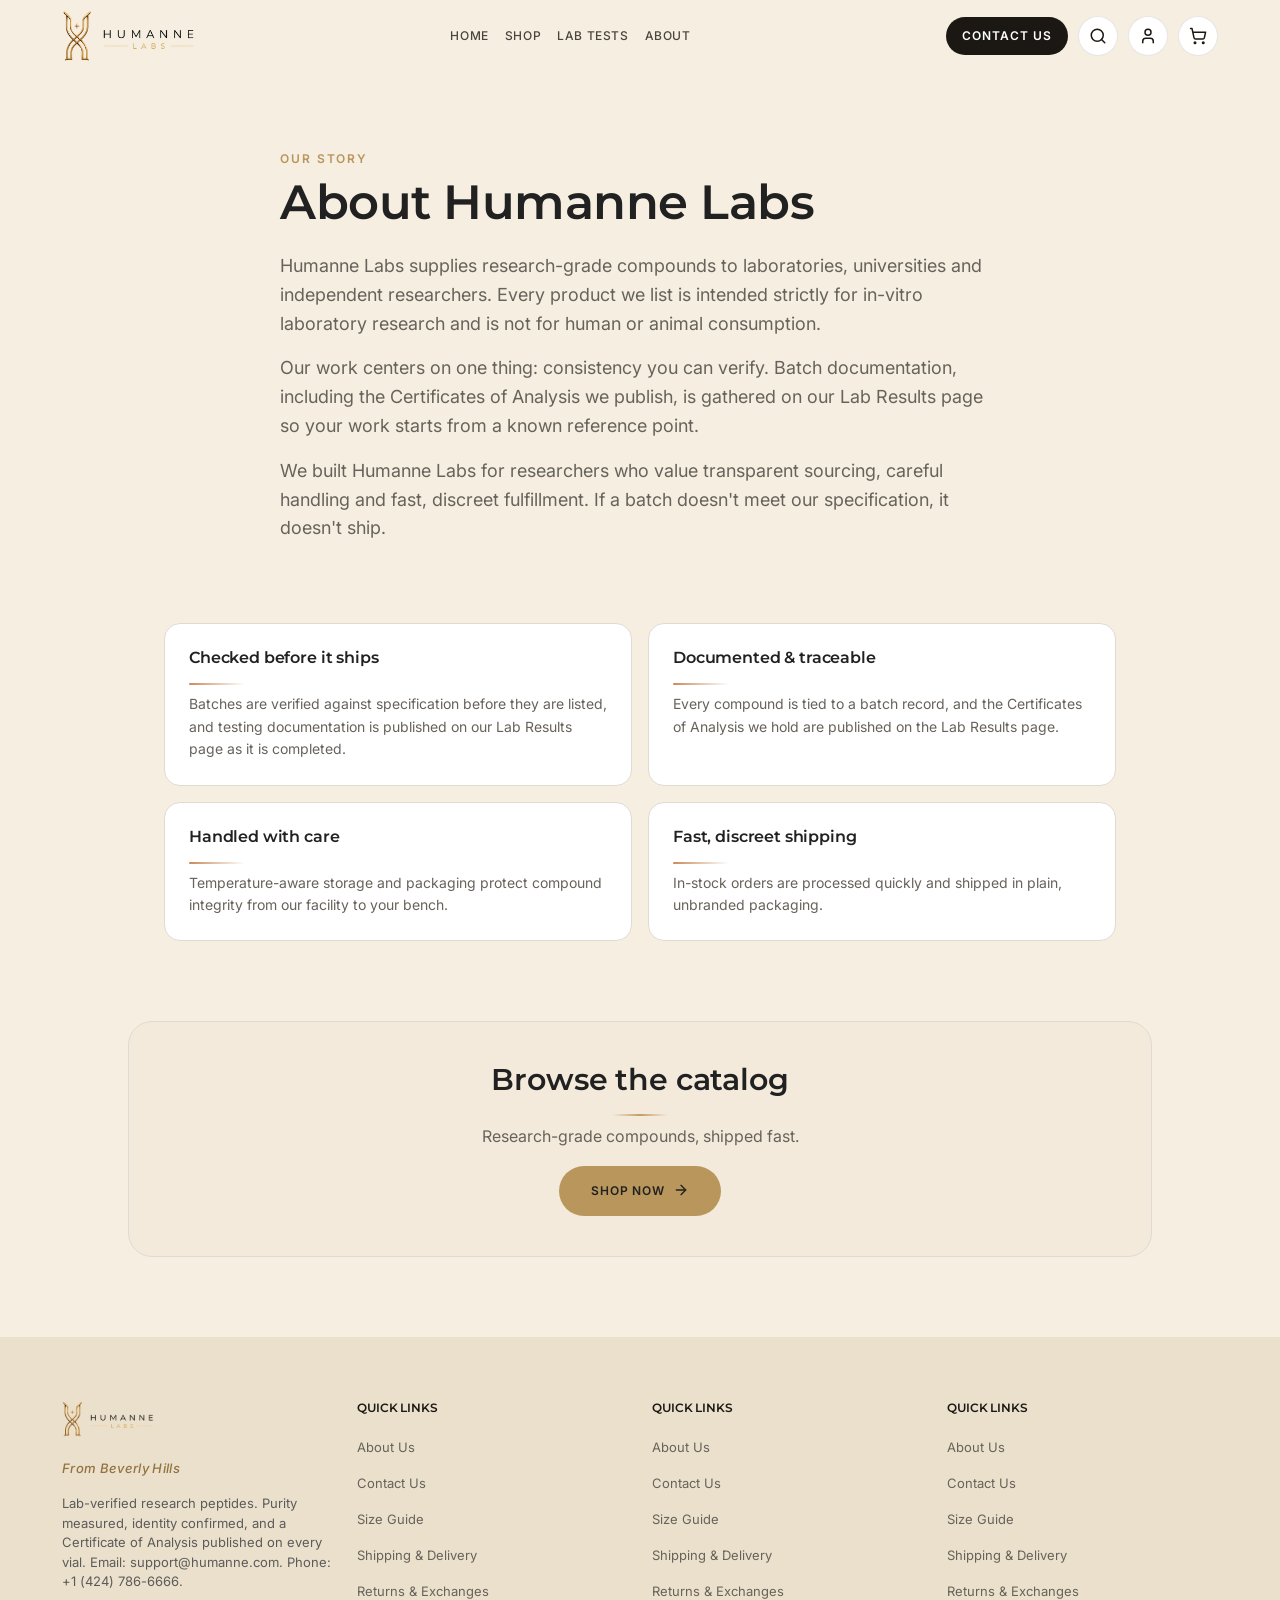
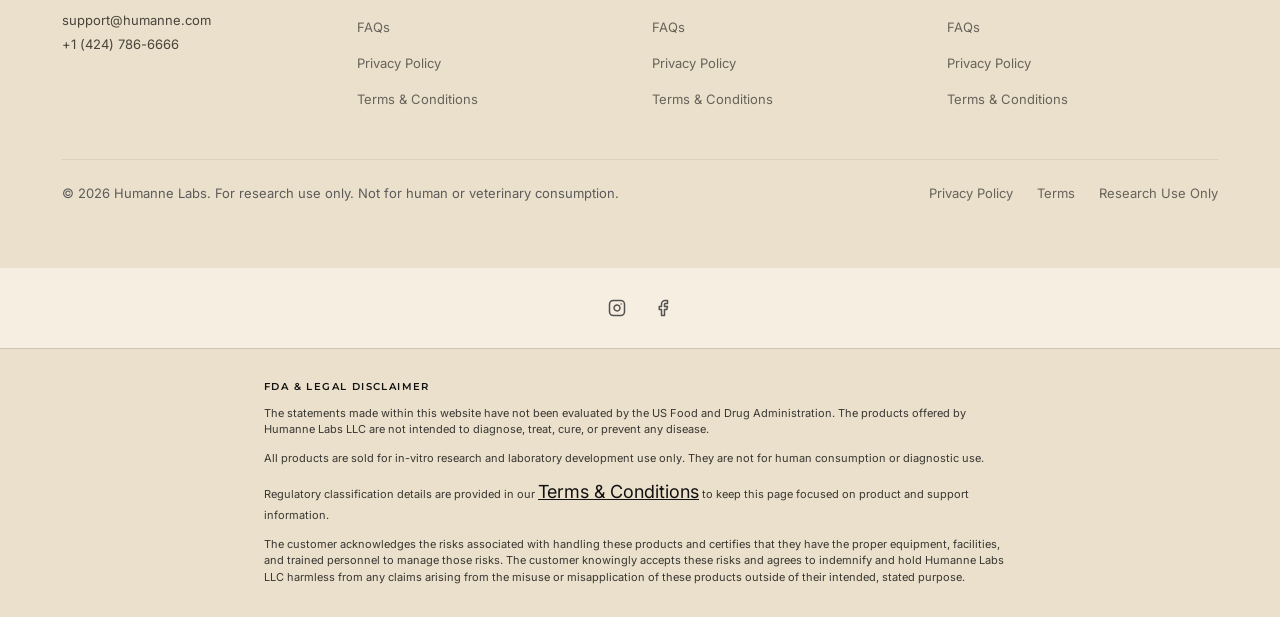
==== about-us.html @ d6942c0a "Add privacy policy page with comprehensive details on data handling and user rights" ====
<!Doctype html>
<html lang="en">

<head>
    <meta charset="utf-8">
    <meta name="viewport" content="width=device-width, initial-scale=1, shrink-to-fit=no">
    <title>Humanne Labs</title>

    <link rel="icon" type="image/x-icon" href="./assets/images/favicon.ico">

    <!-- Google Font -->
    <link rel="preconnect" href="https://fonts.googleapis.com">
    <link rel="preconnect" href="https://fonts.gstatic.com" crossorigin>
    <link
        href="https://fonts.googleapis.com/css2?family=Cormorant+Garamond:ital,wght@0,300..700;1,300..700&family=Inter:ital,opsz,wght@0,14..32,100..900;1,14..32,100..900&family=Montserrat:ital,wght@0,100..900;1,100..900&display=swap"
        rel="stylesheet">

    <link rel="stylesheet" href="./assets/css/bootstrap.min.css">

    <link rel="stylesheet" href="./assets/css/swiper-bundle.min.css">
    <link rel="stylesheet" href="https://cdnjs.cloudflare.com/ajax/libs/font-awesome/6.5.2/css/all.min.css">
    <link rel='stylesheet' href='https://cdn-uicons.flaticon.com/4.0.0/uicons-thin-rounded/css/uicons-thin-rounded.css'>
    <link rel='stylesheet'
        href='https://cdn-uicons.flaticon.com/4.0.0/uicons-solid-rounded/css/uicons-solid-rounded.css'>
    <link rel="stylesheet" href="./assets/css/fancybox.min.css">
    <!-- <link rel="stylesheet" href="https://unpkg.com/lenis@1.1.18/dist/lenis.css"> -->
    <link rel="stylesheet" href="./assets/css/custom.css">
    <link rel="stylesheet" href="./assets/css/arpan.css">
    <link rel="stylesheet" href="./assets/css/base.css">
    <link rel="stylesheet" href="./assets/css/responsive.css">
</head>

<body>


    <div class="offcanvas offcanvas-end poplyn__qv-offcanvas" tabindex="-1" id="offcanvasQuickView"
        aria-labelledby="offcanvasQuickViewLabel">
        <div class="offcanvas-header">
            <h5 class="offcanvas-title" id="offcanvasQuickViewLabel">Choose Your Option</h5>
            <button type="button" class="btn-close" data-bs-dismiss="offcanvas" aria-label="Close"></button>
        </div>
        <div class="offcanvas-body">
            <div class="poplyn__qv-top">
                <div class="row">
                    <div class="col-lg-5">
                        <div class="poplyn__qv-media">
                            <div class="poplyn__img">
                                <img src="./assets/images/product-img-1.webp" alt="...">
                            </div>
                        </div>
                    </div>
                    <div class="col-lg-7">
                        <div class="poplyn__qv-content">
                            <h4>Sahara Linen Co-ord Set</h4>
                            <p>Effortlessly elegant, the Sahara Linen Co-ord Set blends breathable comfort with timeless
                                minimal style
                                for every occasion.</p>
                            <span class="woocommerce-Price-amount amount">
                                <bdi>
                                    <span class="woocommerce-Price-currencySymbol">₹</span>
                                    4,199.00
                                </bdi>
                            </span>
                            <a href="javascript:void(0)" class="poplyn__btn">View Products Details</a>
                        </div>
                    </div>
                    <div class="col-lg-12">
                        <div class="size-selector">
                            <div class="size-selector__header">
                                <span>Size: <strong id="selectedSize">XS</strong></span>

                                <div class="size-selector__links">
                                    <button type="button">Fit Finder</button>
                                    <button type="button">Size Chart</button>
                                </div>
                            </div>

                            <div class="size-selector__options">
                                <button class="size-btn active" data-size="XS">XS</button>
                                <button class="size-btn" data-size="S">S</button>
                                <button class="size-btn" data-size="M">M</button>
                                <button class="size-btn" data-size="L">L</button>
                                <button class="size-btn" data-size="XL">XL</button>
                                <button class="size-btn" data-size="XXL">XXL</button>
                                <button class="size-btn" data-size="3XL">3XL</button>
                            </div>

                            <div class="size-selector__quantity">
                                Quantity:
                            </div>
                        </div>
                    </div>
                </div>
            </div>
        </div>
    </div>

    <header class="labs__header">
        <nav class="navbar navbar-expand-sm p-0">
            <div class="container">
                <a class="navbar-brand p-0 m-0" href="#">
                    <img src="./assets/images/logo.png" alt="Hummane Labs Logo">
                </a>
                <button class="navbar-toggler d-lg-none" type="button" data-bs-toggle="collapse"
                    data-bs-target="#collapsibleNavId" aria-controls="collapsibleNavId" aria-expanded="false"
                    aria-label="Toggle navigation">
                    <span class="navbar-toggler-icon"></span>
                </button>
                <div class="collapse navbar-collapse" id="collapsibleNavId">
                    <ul class="navbar-nav mx-auto">
                        <li class="nav-item">
                            <a class="nav-link active" href="#" aria-current="page">Home</a>
                        </li>
                        <li class="nav-item">
                            <a class="nav-link" href="#">Shop</a>
                        </li>
                        <li class="nav-item">
                            <a class="nav-link" href="#">Lab Tests</a>
                        </li>
                        <li class="nav-item">
                            <a class="nav-link" href="#">About</a>
                        </li>
                    </ul>
                    <div class="labs__qa d-flex align-items-center">
                        <div class="labs__btn-wrap">
                            <a href="javascript:void(0)" class="labs__btn labs__shine" role="button">Contact us</a>
                        </div>
                        <ul class="labs__qa-list d-flex align-items-center">
                            <li>
                                <a href="javascript:void(0)" class="labs__qa-link" aria-label="Search">
                                    <svg xmlns="http://www.w3.org/2000/svg" width="24" height="24" viewBox="0 0 24 24"
                                        fill="none" stroke="currentColor" stroke-width="2" stroke-linecap="round"
                                        stroke-linejoin="round" class="lucide lucide-search" aria-hidden="true">
                                        <circle cx="11" cy="11" r="8"></circle>
                                        <path d="m21 21-4.3-4.3"></path>
                                    </svg>
                                </a>
                            </li>
                            <li>
                                <a href="javascript:void(0)" class="labs__qa-link" aria-label="User Account">
                                    <svg xmlns="http://www.w3.org/2000/svg" width="24" height="24" viewBox="0 0 24 24"
                                        fill="none" stroke="currentColor" stroke-width="2" stroke-linecap="round"
                                        stroke-linejoin="round" class="lucide lucide-user">
                                        <path d="M19 21v-2a4 4 0 0 0-4-4H9a4 4 0 0 0-4 4v2"></path>
                                        <circle cx="12" cy="7" r="4"></circle>
                                    </svg>
                                </a>
                            </li>
                            <li>
                                <a href="javascript:void(0)" class="labs__qa-link" aria-label="Wishlist">
                                    <svg xmlns="http://www.w3.org/2000/svg" width="24" height="24" viewBox="0 0 24 24"
                                        fill="none" stroke="currentColor" stroke-width="2" stroke-linecap="round"
                                        stroke-linejoin="round" class="lucide lucide-shopping-cart">
                                        <circle cx="8" cy="21" r="1"></circle>
                                        <circle cx="19" cy="21" r="1"></circle>
                                        <path
                                            d="M2.05 2.05h2l2.66 12.42a2 2 0 0 0 2 1.58h9.78a2 2 0 0 0 1.95-1.57l1.65-7.43H5.12">
                                        </path>
                                    </svg>
                                </a>
                            </li>
                        </ul>
                    </div>
                </div>
            </div>
        </nav>
    </header>
    <main>

        <section class="inner-hero-contents py-20">
            <div class="container">
                <div class="row">
                    <div class="col-lg-12">
                        <div class="inner-contents-wrap">
                            <h6>Our story</h6>
                            <h1>About Humanne Labs</h1>
                            <div class="labs__content">
                                <p>Humanne Labs supplies research-grade compounds to laboratories, universities and
                                    independent researchers. Every product we list is intended strictly for in-vitro
                                    laboratory research and is not for human or animal consumption.</p>
                                <p>Our work centers on one thing: consistency you can verify. Batch documentation,
                                    including the Certificates of Analysis we publish, is gathered on our Lab Results
                                    page so your work starts from a known reference point.</p>
                                <p>We built Humanne Labs for researchers who value transparent sourcing, careful
                                    handling and fast, discreet fulfillment. If a batch doesn't meet our specification,
                                    it doesn't ship.</p>
                            </div>

                        </div>
                    </div>
                </div>
            </div>
        </section>

        <section class="humanlabs-about-card py-20 pt-0">
            <div class="container">
                <div class="row">
                    <div class="col-md-6">
                        <div class="humanlabs-aboutcard-single">
                            <h4>Checked before it ships</h4>
                            <div class="labs__content">
                                <p>Batches are verified against specification before they are listed, and testing
                                    documentation is published on our Lab Results page as it is completed.</p>
                            </div>
                        </div>
                    </div>
                    <div class="col-md-6">
                        <div class="humanlabs-aboutcard-single">
                            <h4>Documented & traceable</h4>
                            <div class="labs__content">
                                <p>Every compound is tied to a batch record, and the Certificates of Analysis we hold
                                    are published on the Lab Results page.</p>
                            </div>
                        </div>
                    </div>
                    <div class="col-md-6">
                        <div class="humanlabs-aboutcard-single">
                            <h4>Handled with care</h4>
                            <div class="labs__content">
                                <p>Temperature-aware storage and packaging protect compound integrity from our facility
                                    to your bench.</p>
                            </div>
                        </div>
                    </div>
                    <div class="col-md-6">
                        <div class="humanlabs-aboutcard-single">
                            <h4>Fast, discreet shipping</h4>
                            <div class="labs__content">
                                <p>In-stock orders are processed quickly and shipped in plain, unbranded packaging.</p>
                            </div>
                        </div>
                    </div>
                </div>
            </div>
        </section>

        <section class="browse-catalog py-20 pt-0">
            <div class="container">
                <div class="row">
                    <div class="col-lg-12">
                        <div class="browse-catalog-wrap">
                            <h3>Browse the catalog</h3>
                            <div class="labs__content">
                                <p>Research-grade compounds, shipped fast.</p>
                                <div class="labs__btn-wrap">
                                    <a href="javascript:void(0)" class="labs__btn labs__shine labs_about" role="button">
                                        Shop Now
                                        <span class="icon">
                                            <svg xmlns="http://www.w3.org/2000/svg" width="24" height="24"
                                                viewBox="0 0 24 24" fill="none" stroke="currentColor" stroke-width="2"
                                                stroke-linecap="round" stroke-linejoin="round">
                                                <path d="M5 12h14"></path>
                                                <path d="m12 5 7 7-7 7"></path>
                                            </svg>
                                        </span>
                                    </a>
                                </div>
                            </div>
                        </div>
                    </div>
                </div>
            </div>
        </section>

    </main>
    <footer class="labs__footer labs__bg-muted py-16">
        <div class="container">
            <div class="row">
                <div class="col-lg-12">
                    <div class="labs__footer-nav">
                        <div class="row">
                            <div class="col-md-3">
                                <div class="labs__footer-col">
                                    <a href="javascript:void(0);" class="labs__footer-logo">
                                        <img src="./assets/images/logo.png" alt="Hummane Labs Logo">
                                    </a>
                                    <div class="labs__content">
                                        <p><em>From Beverly Hills</em></p>
                                        <p>Lab-verified research peptides. Purity measured, identity confirmed, and a
                                            Certificate of
                                            Analysis published on every vial. Email: support@humanne.com. Phone: +1
                                            (424) 786-6666.</p>
                                    </div>
                                    <div class="labs__footer-contact">
                                        <a href="mailto:support@humanne.com">support@humanne.com</a>
                                        <a href="tel:+14247866666">+1 (424) 786-6666</a>
                                    </div>
                                </div>
                            </div>
                            <div class="col-md-3">
                                <div class="labs__footer-col">
                                    <h5>Quick Links</h5>
                                    <ul class="labs__footer-list">
                                        <li><a href="#">About Us</a></li>
                                        <li><a href="#">Contact Us</a></li>
                                        <li><a href="#">Size Guide</a></li>
                                        <li><a href="#">Shipping & Delivery</a></li>
                                        <li><a href="#">Returns & Exchanges</a></li>
                                        <li><a href="#">FAQs</a></li>
                                        <li><a href="#">Privacy Policy</a></li>
                                        <li><a href="#">Terms & Conditions</a></li>
                                    </ul>
                                </div>
                            </div>
                            <div class="col-md-3">
                                <div class="labs__footer-col">
                                    <h5>Quick Links</h5>
                                    <ul class="labs__footer-list">
                                        <li><a href="#">About Us</a></li>
                                        <li><a href="#">Contact Us</a></li>
                                        <li><a href="#">Size Guide</a></li>
                                        <li><a href="#">Shipping & Delivery</a></li>
                                        <li><a href="#">Returns & Exchanges</a></li>
                                        <li><a href="#">FAQs</a></li>
                                        <li><a href="#">Privacy Policy</a></li>
                                        <li><a href="#">Terms & Conditions</a></li>
                                    </ul>
                                </div>
                            </div>
                            <div class="col-md-3">
                                <div class="labs__footer-col">
                                    <h5>Quick Links</h5>
                                    <ul class="labs__footer-list">
                                        <li><a href="#">About Us</a></li>
                                        <li><a href="#">Contact Us</a></li>
                                        <li><a href="#">Size Guide</a></li>
                                        <li><a href="#">Shipping & Delivery</a></li>
                                        <li><a href="#">Returns & Exchanges</a></li>
                                        <li><a href="#">FAQs</a></li>
                                        <li><a href="#">Privacy Policy</a></li>
                                        <li><a href="#">Terms & Conditions</a></li>
                                    </ul>
                                </div>
                            </div>
                        </div>
                    </div>
                    <div class="labs__footer-copy">
                        <div class="row">
                            <div class="col">
                                <div class="labs__content">
                                    <p>© 2026 Humanne Labs. For research use only. Not for human or veterinary
                                        consumption.</p>
                                </div>
                            </div>
                            <div class="col">
                                <ul class="labs__footer-page-list d-flex justify-content-end align-items-center gap-4">
                                    <li><a href="#">Privacy Policy</a></li>
                                    <li><a href="#">Terms</a></li>
                                    <li><a href="#">Research Use Only</a></li>
                                </ul>
                            </div>
                        </div>
                    </div>
                </div>
            </div>
        </div>
    </footer>
    <section class="labs__social custom__py-5">
        <div class="container">
            <div class="row">
                <div class="col-lg-12">
                    <ul class="labs__social-list d-flex justify-content-center align-items-center">
                        <li>
                            <a href="javascript:void(0)" aria-label="Instagram">
                                <svg viewBox="0 0 24 24" width="18" height="18" fill="none" stroke="currentColor"
                                    stroke-width="2" stroke-linecap="round" stroke-linejoin="round" aria-hidden="true">
                                    <rect x="2" y="2" width="20" height="20" rx="5" ry="5"></rect>
                                    <path d="M16 11.37A4 4 0 1 1 12.63 8 4 4 0 0 1 16 11.37z"></path>
                                    <line x1="17.5" y1="6.5" x2="17.51" y2="6.5"></line>
                                </svg>
                            </a>
                        </li>
                        <li>
                            <a href="javascript:void(0)" aria-label="Facebook">
                                <svg viewBox="0 0 24 24" width="18" height="18" fill="none" stroke="currentColor"
                                    stroke-width="2" stroke-linecap="round" stroke-linejoin="round" aria-hidden="true">
                                    <path d="M18 2h-3a5 5 0 0 0-5 5v3H7v4h3v8h4v-8h3l1-4h-4V7a1 1 0 0 1 1-1h3z"></path>
                                </svg>
                            </a>
                        </li>
                    </ul>
                </div>
            </div>
        </div>
    </section>
    <section class="labs__disclaimer labs__bg-muted py-8">
        <div class="container">
            <div class="row">
                <div class="col-lg-12">
                    <div class="labs__content">
                        <h5>FDA & Legal Disclaimer
                            <span class="hm-rule on"></span>
                        </h5>
                        <p>The statements made within this website have not been evaluated by the US Food and Drug
                            Administration.
                            The products offered by Humanne Labs LLC are not intended to diagnose, treat, cure, or
                            prevent any
                            disease.</p>
                        <p>All products are sold for in-vitro research and laboratory development use only. They are not
                            for human
                            consumption or diagnostic use.</p>
                        <p>Regulatory classification details are provided in our <a href="javascript:void(0);">Terms &
                                Conditions</a> to keep this page focused on product and support information.</p>
                        <p>The customer acknowledges the risks associated with handling these products and certifies
                            that they have
                            the proper equipment, facilities, and trained personnel to manage those risks. The customer
                            knowingly
                            accepts these risks and agrees to indemnify and hold Humanne Labs LLC harmless from any
                            claims arising
                            from the misuse or misapplication of these products outside of their intended, stated
                            purpose.</p>
                    </div>
                </div>
            </div>
        </div>
    </section>

    <script src="./assets/js/jquery.min.js"></script>
    <script src="./assets/js/bootstrap.bundle.min.js"></script>
    <script src="https://cdnjs.cloudflare.com/ajax/libs/gsap/3.12.4/gsap.min.js"></script>
    <script src="https://cdnjs.cloudflare.com/ajax/libs/gsap/3.12.4/ScrollTrigger.min.js"></script>
    <script src="https://cdnjs.cloudflare.com/ajax/libs/gsap/3.12.4/ScrollToPlugin.min.js"></script>
    <script src="https://unpkg.com/split-type"></script>
    <!-- <script src="https://cdn.jsdelivr.net/gh/studio-freight/lenis@1.0.19/bundled/lenis.min.js"></script> -->
    <script src="./assets/js/swiper-bundle.min.js"></script>
    <script src="./assets/js/fancybox.umd.js"></script>
    <script src="./assets/js/animation.js"></script>
    <script src="./assets/js/custom.js"></script>
</body>

</html>
---- assets/css/custom.css ----
main {
  background-color: rgba(var(--clr-theme-bg), 1);
}

/* HEADER */
.labs__header {
  position: relative;
  z-index: 4;
}
.labs__header .navbar {
  height: 72px;
}
.labs__header .navbar-brand img {
  height: 52px;
}
.labs__header .navbar-nav .nav-link {
  color: rgba(var(--clr-theme-slate), 1);
  letter-spacing: .05em;
  text-transform: uppercase;
  font-weight: 500;
  font-size: 12px;
  position: relative;
}
.labs__qa {
  gap: .625rem;
}
.labs__qa-list {
  gap: .625rem;
}
.labs__qa-link {
  display: inline-flex;
  color: rgba(var(--clr-theme-ink), 1);
  background-color: var(--clr-theme-white);
  width: 40px;
  height: 40px;
  border-radius: 50px;
  justify-content: center;
  align-items: center;
  border: 1px solid rgba(var(--clr-theme-ink), 0.1);
}
.labs__qa-link svg {
  width: 18px;
  height: 18px;
}
.labs__qa-link:hover {
  border-color: rgba(var(--clr-theme-gold), 1);
  color: rgba(var(--clr-theme-gold-deep), 1);
}


/* hero */
.labs__hero {
  position: relative;
  z-index: 4;
}
.labs__hero .container {
  max-width: 1180px;
}
.labs__gradient {
  position: absolute;
  width: 100%;
  height: 100%;
  z-index: -1;
  inset: 0;
  -webkit-mask-image: linear-gradient(180deg,#000 0,#000 55%,rgba(0,0,0,0) 100%);
  mask-image: linear-gradient(180deg,#000 0,#000 55%,rgba(0,0,0,0) 100%);
  pointer-events: none;
}
.labs__hero-content h1 {
  color: rgba(var(--clr-theme-ink));
  letter-spacing: -.01em;
  font-family: var(--ff-heading);
  font-weight: 600;
  line-height: 0.98;
}
.highlight-gold {
  color: rgba(var(--clr-theme-gold), 1);
}
.labs__hero-content p {
  line-height: 1.625;
  font-size: 15px;
  color: rgba(var(--clr-theme-muted));
  margin-top: 1.5rem;
  max-width: 80%;
}
.labs__hero-content .labs__btn-wrap {
  margin-top: 24px;
}
.labs__hero-content .labs__btn {
  padding: 1rem 2rem;
}


.labs__hero-features {
  gap: 1.25rem;
  margin-top: 44px;
}
.labs__hero-features li {
  text-align: center;
}
.labs__hero-features li .icon {
  width: 20px;
  height: 20px;
  display: inline-flex;
  justify-content: center;
  align-items: center;
  color: rgba(var(--clr-theme-gold-deep));
}
.labs__hero-features li .icon svg {
  width: 20px;
  height: 20px;
}
.labs__hero-features h6 {
  font-weight: 600;
  font-size: 13px;
  margin-top: 8px;
  font-family: var(--ff-body);
  color: rgba(var(--clr-theme-ink), 1);
}
.labs__hero-features p {
  letter-spacing: .12em;
  text-transform: uppercase;
  font-size: 10px;
  margin-top: 0;
}
.labs__orb {
  position: absolute;
  left: 66%;
  top: 47%;
  width: 46vw;
  height: 46vw;
  max-width: 780px;
  max-height: 780px;
  margin: -23vw 0 0 -23vw;
  border-radius: 50%;
  background: radial-gradient(circle at 44% 38%,rgba(255,255,255,1) 0 20%,rgba(255,250,240,.85) 40%,rgba(240,206,161,.42) 62%,rgba(240,206,161,0) 74%);
  will-change: transform,opacity;
}
.labs__ring {
  position:absolute;
  left:66%;
  top:47%;
  border:1px solid rgba(196,140,82,.20);
  border-radius:50%;
  transform:translate3d(-50%,-50%,0) rotate(0deg);
  will-change:transform;
}
.labs__ring.r1 {
  width:44vw;
  height:30vw;
  max-width:720px;
  max-height:490px;
  border-color:rgba(190,128,68,.42);
}
.labs__ring.r2 {
  width:52vw;
  height:22vw;
  max-width:850px;
  max-height:360px;
  border-color:rgba(190,128,68,.30)
}
.labs__ring.r3 {
  width:36vw;
  height:36vw;
  max-width:600px;
  max-height:600px;
  border-color:rgba(255,255,255,.9);
  box-shadow:0 0 60px rgba(255,255,255,.5) inset
}
.labs__hero-grid {
  position: absolute;
  right: 0;
  top: 0;
  opacity: .13;
  width: 50%;
  height: 100%;
}
.labs__hero-img {
  will-change: transform;
  width: 390px;
  height: 510px;
  top: .5rem;
  left: 0;
  right: 0;
  position: absolute;
  margin: 0 auto;
}
.labs__hero-img img {
  filter: drop-shadow(rgba(26,23,18,.20) 0 13px 16px) !important;
  will-change: auto !important;
  transition-property: transform,opacity !important;
}
.labs__vglow {
  filter: none !important;
position: absolute;
  left: 50%;
  top: 52%;
  width: 118%;
  height: 78%;
  transform: translate3d(-50%,-50%,0);
  border-radius: 50%;
  pointer-events: none;
  z-index: 0;
  background: radial-gradient(ellipse at center,rgba(232,185,141,.5),rgba(232,185,141,0) 68%);
}
.labs__scene {
  -webkit-mask-image: linear-gradient(180deg,#000 0,#000 60%,rgba(0,0,0,0) 100%);
  mask-image: linear-gradient(180deg,#000 0,#000 60%,rgba(0,0,0,0) 100%);
  position: absolute;
  inset: 0;
  overflow: hidden;
  pointer-events: none;
  z-index: 0;
  contain: paint;
}


/* resources */
.labs__resources-item {
  background: linear-gradient(180deg,rgba(255,253,249,.95),rgba(252,246,236,.88));
  border: 1px solid rgba(193,142,80,.42);
  border-radius: 18px;
  box-shadow: 0 14px 40px -22px rgba(120,80,40,.45) ;
  position: relative;
  padding-bottom: 22px;
  text-align: center;
  height: 100%;
}
.labs__resources-item::after {
  content: "";
  position: absolute;
  inset: 5px;
  border: 1px solid rgba(193,142,80,.20);
  border-radius: 14px;
  pointer-events: none;
}
.labs__resources-item .num {
  display: flex;
  align-items: center;
  justify-content: center;
  gap: 10px;
  margin: 18px 0 2px;
  font-size: 11px;
  letter-spacing: .2em;
  color: #b6863f;
  font-weight: 500;
}
.labs__resources-item .num::before,
.labs__resources-item .num::after {
  content:"";
  width:26px;
  height:1px;
  background:rgba(193,142,80,.55)
}
.labs__resources-item .icon {
  width: 76px;
  height: 76px;
  border-radius: 50%;
  border: 1px solid rgba(193,142,80,.55);
  background: radial-gradient(circle at 38% 30%,#fffdfa,#f4e7d3);
  box-shadow: 0 8px 20px -10px rgba(140,95,45,.55),inset 0 1px 0 rgba(255,255,255,.9);
  display: inline-flex;
  justify-content: center;
  align-items: center;
  margin: 16px auto;
}

.labs__resources-item .icon svg {
  position: relative;
  z-index: 1;
  color: rgba(var(--clr-theme-gold));
  width: 32px;
  height: 32px;
  stroke-width: 1.3px;
}
.labs__resources-item .labs__content {
  display: flex;
  flex-direction: column;
  align-items: center;
  text-align: center;
  padding: 2px 32px 20px;
}
.labs__resources-item h5 {
  color: rgba(var(--clr-theme-ink), 1);
  letter-spacing: -.01em;
  font-family: var(--ff-primary);
  font-weight: 600;
  font-size: 22px;
  position: relative;
  padding-bottom: 10px;
}

.labs__resources-item h5::before {
  width: 38px;
  background: linear-gradient(90deg,rgba(193,142,80,0),rgba(193,142,80,.85),rgba(193,142,80,0));
  position: absolute;
  content: '';
  height: 1px;
  bottom: 0;
  left: 0;
  right: 0;
  margin: 0 auto;
}

.labs__resources-item .diamond {
  position: absolute;
  left: 50%;
  bottom: -6px;
  transform: translateX(-50%) rotate(45deg);
  width: 9px;
  height: 9px;
  border: 1px solid rgba(193,142,80,.7);
  background: #fbf5ec;
}
.labs__resources-wrap {
  margin-top: 3rem;
}
.labs__resources .labs__heading p {
  font-size: 15px;
  color: rgba(var(--clr-theme-muted), 1);
  margin-top: 1rem;
}
.labs__resources-feature {
  display: flex;
  justify-content: center;
  margin-top: 44px;
}
.labs__resources-feature li {
  color: rgba(var(--clr-theme-gold-deep), 1);
  letter-spacing: .2em;
  font-size: 10.5px;
  line-height: 11px;
  font-weight: 500;
text-transform: uppercase;
}
.labs__resources-feature li + li {
  margin-left: 2rem;
  padding-left: 2rem;
  border-left: 1px solid rgba(var(--clr-theme-gold-deep), 0.6);
}
/* product section */
.labs__products-top .labs__heading {
  max-width: 27%;
}
.labs__products-nav {
  padding: 0.25rem;
  background-color: var(--clr-theme-white);
  border-radius: 50px;
  width: fit-content;
}
.labs__products-nav .nav-item .nav-link {
  color: rgba(var(--clr-theme-muted));
  font-size: 12px;
  letter-spacing: .025em;
  font-weight: 500;
  padding: .5rem 1.25rem;
  border: none;
  transition: transform .18s ease;
}
.labs__products-nav .nav-item .nav-link.active {
  background: linear-gradient(145deg,#e0b87e,#c1904c);
  color: #3a2a12;
  letter-spacing: .025em;
  border-radius: 50px;
  border-width: 0;
  border-color: rgba(var(--clr-theme-border), 1);
  margin-bottom: unset;
}
.labs__products-nav .nav-item .nav-link:active {
  transform: scale(.97);
}
.labs__products-content {
  margin-top: 3rem;
}
.labs__product-single {
  border: 1px solid rgba(193,142,80,.34);
  border-radius: 20px;
  background: linear-gradient(180deg,#fffdfa,#fffefc);
  box-shadow: 0 16px 42px -24px rgba(120,80,40,.42);
  position: relative;
}
.labs__product-single .pro-num {
  position: absolute;
  left: 16px;
  top: 14px;
  z-index: 2;
  font-size: 11px;
  letter-spacing: .16em;
  color: #b6863f;
  font-weight: 500;
}
.labs__product-single .labs__media .labs__img img {
  filter: drop-shadow(rgba(26,23,18,.20) 0 13px 16px);
  will-change: auto;
  height: 100%;
  width: 100%;
  object-fit: contain;
  padding: 1rem;
}
.labs__product-single .labs__media .labs__img {
  height: 240px;
}
.labs__product-single .labs__content {
  padding: 1.25rem;
}
.labs__title h4 {
  color: rgba(var(--clr-theme-ink), 1);
  letter-spacing: -.01em;
  font-family: var(--ff-heading);
  font-weight: 600;
  font-size: 17px;
}
.labs__product-single .labs__content .volume {
  background-color: rgba(var(--clr-theme-gold-soft), 1);
  color: rgba(var(--clr-theme-gold));
  letter-spacing: .025em;
  text-transform: uppercase;
  font-weight: 600;
  font-size: 11px;
  padding: .25rem .625rem;
  border-radius: 12px;
  display: inline-block;
  margin-top: .5rem;
}
.labs__product-price {
  color: rgba(var(--clr-theme-ink));
  font-weight: 600;
  font-size: 15px;
  text-decoration: none;
}
.labs__product-price ins {
  text-decoration: unset;
}
.labs__product-price bdi {
  display: inline-flex;
}
.labs__btn-round .icon {
  width: 1rem;
  height: 1rem;
  display: inline-flex;
  justify-content: center;
  align-items: center;
}
/* certificates */
.labs__certificate-top .labs__heading {
  max-width: 45%;
}
.labs__certificate .labs__heading p {
  font-size: 15px;
  margin-top: 1rem;
  line-height: 24px;
}
.labs__certificate-single {
  padding: 1rem;
  background-color: var(--clr-theme-white);
  border: 1px solid rgba(var(--clr-theme-border), 0.8);
  border-radius: 10px;
}
.labs__certificate-single:hover {
  box-shadow: 0 20px 46px -18px rgba(94,62,36,.34);
}
.labs__certificate-single .labs__media {
  position: relative;
}
.labs__certificate-single .labs__content h4 {
  color: rgba(var(--clr-theme-ink));
  letter-spacing: -.01em;
  font-family: var(--ff-heading);
  font-weight: 600;
  margin-top: 1rem;
  font-size: 16px;
}
.labs__certificate-single .labs__purity h4 {
  font-size: 18px;
  margin: 0;
}
.labs__purity span {
  color: rgba(var(--clr-theme-muted));
  letter-spacing: .1em;
  text-transform: uppercase;
  font-size: 10px;
  display: inline-flex;
}
.labs__certificate-single .labs__btn {
gap: .5rem;
  margin-top: 1rem;
  width: 100%;
  display: flex;
  justify-content: center;
}

.labs__certificate-link {
  gap: .25rem;
  display: flex;
  align-items: center;
  color: inherit;
  font-size: 11px;
  font-weight: 500;
  text-transform: uppercase;
}
.labs__certificate-link svg {
  width: .875rem;
  height: .875rem;
}
.labs__certificate-bottom {
  margin-top: .75rem;
}

.badge-verified {
  display: inline-flex;
  position: absolute;
  font-weight: 600;
  font-size: 10px;
  padding: .25rem .5rem;
  align-items: center;
  background-color: rgba(var(--clr-verified-bg), 1);
  color: rgba(var(--clr-verified), 1);
  gap: .25rem;
  border-radius: 50px;
  top: 0.5rem;
  right: 0.5rem;
}
.badge-verified svg {
  width: .75rem;
  height: .75rem;
}
.labs__certificate-wrap {
  margin-top: 2.5rem;
}
.labs__certificate-wrap .labs__btn-wrap {
  margin-top: 2.5rem;
  text-align: center;
}
.labs__certificate-wrap .labs__btn {
  padding: .75rem 1.75rem;
}

.labs__search .form-control {
  outline-offset: 2px;
  outline: 2px solid #0000;
  color: rgba(var(--clr-theme-ink), 1);
  font-size: 14px;
  padding-right: 1rem;
  padding-left: 2.75rem;
  padding-top: .875rem;
  padding-bottom: .875rem;
  border-radius: 50px;
}
.labs__search {
  position: relative;
  max-width: 28rem;
  margin-top: 2rem;
}
.labs__search .icon {
  position: absolute;
  height: 1rem;
  top: 50%;
  left: 1rem;
  transform: translateY(-50%);
  width: 1rem;
  display: inline-flex;
  justify-content: center;
  align-items: center;
}
.cert-num {
  letter-spacing: .14em;
  text-transform: uppercase;
  font-size: 12px;
  color: rgba(var(--clr-theme-muted), 1);
  display: inline-block;
}

/* footer */
.labs__footer {
  position: relative;
  z-index: 4;
}
.labs__footer-logo {
  display: inline-block;
}
.labs__footer-logo img {
  height: 2.25rem;
}
.labs__footer-col p {
  font-size: 13px;
}
.labs__footer-col em {
  font-style: italic;
  letter-spacing: .025em;
  color: rgba(var(--clr-theme-gold-deep), 1);
  font-weight: 500;
}
.labs__footer-col h5 {
  color: rgba(var(--clr-theme-ink), 1);
  letter-spacing: -.01em;
  font-family: var(--ff-heading);
  font-weight: 600;
  font-size: 12px;
  text-transform: uppercase;
}
.labs__footer-col .labs__content {
  margin-top: 1rem;
}
.labs__content > * + * {
  margin-top: 1rem;
}
.labs__footer-contact {
  font-size: 13px;
  margin-top: 1rem;
  line-height: 1.9;
}
.labs__footer-contact a {
  display: block;
  color: rgba(var(--clr-theme-slate), 1);
}
.labs__footer-list {
  margin-top: 1.25rem;
}
.labs__footer-list li {
  line-height: 24px;
}
.labs__footer-list li + li {
  margin-top: 12px;
}
.labs__footer-list li a {
  line-height: 1;
  font-size: 13px;
  color: rgba(var(--clr-theme-muted), 1);
}

.labs__footer-copy {
  margin-top: 3rem;
  padding-top: 1.5rem;
  border-top: 1px solid rgba(var(--clr-theme-ink), .08);
}
.labs__footer-page-list a {
  color: rgba(var(--clr-theme-muted), 1);
}

/* footer social */
.labs__social-list {
  gap: .375rem;
}
.labs__social-list a {
  display: inline-flex;
  width: 2.5rem;
  height: 2.5rem;
  justify-content: center;
  align-items: center;
  color: rgba(var(--clr-theme-text), 0.7);
}

/* footer disclaimer */
.labs__disclaimer {
  border-top: 1px solid rgba(0, 0, 0, 0.12);
}
.labs__disclaimer .labs__content {
  max-width: 47rem;
  margin: 0 auto;
}
.labs__disclaimer .labs__content h5 {
  letter-spacing: .14em;
  text-transform: uppercase;
  font-weight: 600;
  font-size: 10px;
  font-family: var(--ff-heading);
  color: rgba(var(--clr-theme-text), 1);
}
.labs__disclaimer .labs__content p {
  color: rgba(var(--clr-theme-text), 0.82);
  font-size: 11px;
  line-height: 1.5;
}
.labs__disclaimer .labs__content p a {
  color: rgba(var(--clr-theme-text), 1);
  text-decoration: underline;
}
.labs__disclaimer  .labs__content > * + * {
  margin-top: 12px;
}
---- assets/css/arpan.css ----
/* Privacy-policy start */
.py-10 {
    padding-top: 2.5rem;
    padding-bottom: 2.5rem;
}

.privacy-policy .container {
    max-width: 704px;
}

.privacy-policy h1 {
    font-family: var(--ff-heading);
    font-size: 36px;
    color: var(--clr-theme-dark);
    font-weight: 600;
    margin-bottom: 8px;
}

.privacy-policy-contents-wrap h6 {
    font-size: 12px;
    text-transform: uppercase;
    font-family: var(--ff-body);
    color: #67635b;
    font-weight: 500;
    letter-spacing: 1.67px;
}

.privacy-policy-contents-wrap,
.privacy-policy-contents-wrap p a,
.back-button-policy,
.privacy-policy-contents-wrap h5 {
    font-family: var(--ff-body);
    color: #67635b;
    font-size: 14px;
    line-height: 1.6;
}

.privacy-policy-contents-wrap h5 {
    margin-top: 12px;
}

.policy-contents {
    margin-top: 20px;
}

.back-button-policy {
    margin-bottom: 20px;
    display: block;
}


.authorise-contents-single {
    padding: 16px;
    border: 1px solid #e0dbd2;
    border-radius: 12px;
    background: #fbf6ef66;
    margin-top: 40px;
}

.authorise-contents-single h4 {
    font-size: 11px;
    text-transform: uppercase;
    font-family: var(--ff-body);
    color: #67635b;
    font-weight: 600;
    letter-spacing: 1.5px;
    margin-bottom: 6px;
}

.authorise-contents p {
    font-size: 12px;
    line-height: 1.6;
}

.related-policies {
    display: flex;
    align-items: center;
    font-size: 12px;
    margin-top: 24px;
    column-gap: 4px;
    flex-wrap: wrap;
}

.related-policies ul {
    display: flex;
    align-items: center;
    gap: 4px 10px;
    flex-wrap: wrap;
}

.related-policies li a {
    text-underline-offset: 3px;
    text-decoration: underline;
    color: #67635b;
}

.related-policies ul li {
    position: relative;
}

.related-policies ul li:not(:last-child):after {
    content: '';
    position: absolute;
    width: 2px;
    height: 2px;
    border-radius: 50%;
    background: #67635b;
    right: -6px;
    top: 10px;
}

.privacy-policy a:hover {
    color: #1b1813;
}


/* Privacy-policy end */

/* About Page Start */

.inner-hero-contents .container,
.humanlabs-contact .container,
.humanlabs-contact-help .container {
    max-width: 744px;
}

.inner-contents-wrap h1 {
    font-family: var(--ff-heading);
    font-size: 48px;
    color: var(--clr-theme-dark);
    font-weight: 600;
    margin-bottom: 20px;
    letter-spacing: -0.5px;
}

.inner-contents-wrap h6 {
    color: #b9965b;
    font-size: 12px;
    text-transform: uppercase;
    font-weight: 600;
    font-family: var(--ff-body);
    letter-spacing: 1.9px;
    margin-bottom: 8px;
}

.inner-contents-wrap .labs__content p {
    font-size: 18px;
    line-height: 1.6;
    color: #67635b;
}

.humanlabs-about-card .container,
.humanlabs-labresult-card .container,
.lab-testing-work .container {
    max-width: 976px;
}

.humanlabs-aboutcard-single {
    padding: 24px;
    background: #fff;
    border-radius: 16px;
    border: 1px solid #e0dbd2;
    height: 100%;
}

.row>*:has(.humanlabs-aboutcard-single),
.row>*:has(.lab-testing-single) {
    padding: 0 8px;
}

.row:has(.humanlabs-aboutcard-single),
.row:has(.lab-testing-single) {
    row-gap: 16px;
    margin: 0 -8px;
}

.humanlabs-aboutcard-single h4,
.humanlabs-contact-form h4,
.humanlabs-contact-help-wrap h4 {
    font-family: var(--ff-heading);
    font-size: 16px;
    color: var(--clr-theme-dark);
    font-weight: 600;
    margin-bottom: 8px;
    letter-spacing: -0.15px;
    position: relative;
    padding-bottom: 18px;
}

.humanlabs-aboutcard-single h4::after,
.humanlabs-contact-form h4::after,
.humanlabs-contact-help-wrap h4::after {
    content: '';
    position: absolute;
    height: 2px;
    width: 56px;
    border-radius: 2px;
    background: linear-gradient(90deg, #c98a5b, rgba(201, 138, 91, 0));
    bottom: 0;
    left: 0;
}

.humanlabs-about-card p {
    color: #67635b;
    font-size: 14px;
    line-height: 1.6;
}

.browse-catalog .container {
    max-width: 1048px;
}

.labs__btn.labs_about {
    padding: 16px 32px;
    background: #b9965b;
    color: var(--clr-theme-dark);
}

.labs__btn.labs_about:hover {
    background: #b9965b;
}

.browse-catalog-wrap {
    text-align: center;
    padding: 40px;
    background: #f3eadc;
    border: 1px solid #e0dbd2;
    border-radius: 24px;
}

.browse-catalog-wrap h3 {
    font-family: var(--ff-heading);
    font-size: 30px;
    color: var(--clr-theme-dark);
    font-weight: 600;
    margin-bottom: 8px;
    letter-spacing: -0.15px;
    position: relative;
    padding-bottom: 18px;
}

.browse-catalog-wrap h3::after {
    content: '';
    position: absolute;
    height: 2px;
    width: 56px;
    border-radius: 2px;
    bottom: 0;
    left: 0;
    right: 0;
    margin: auto;
    background: linear-gradient(90deg, rgba(193, 142, 80, 0), rgba(193, 142, 80, .85), rgba(193, 142, 80, 0));
}

.browse-catalog-wrap p {
    font-size: 16px;
    line-height: 1.6;
    color: #67635b;
}

/* About Page End */

/* Lab Results Start */

.humanlabs-labresult-card .humanlabs-aboutcard-single {
    display: flex;
    column-gap: 12px;
    justify-content: space-between;
    padding-left: 45px;
}

.humanlabs-labresult-card .humanlabs-aboutcard-single .view-button {
    margin-left: auto;
}

.labs__btn.view_button {
    border: 1px solid #e0dbd2;
    border-radius: 50px;
    display: flex;
    align-items: center;
    font-size: 14px;
    column-gap: 5px;
    padding: 8px 16px;
    color: var(--clr-theme-dark);
    font-weight: 600;
    height: max-content;
    margin-top: auto;
    margin-bottom: auto;
    background: transparent;
    text-transform: capitalize;
}

.labs__btn.view_button:hover {
    background: #ebe0cb;
}

.view_button svg {
    width: 14px;
    height: 14px;
    stroke: var(--clr-theme-dark);
}

.humanlabs-labresult-card .humanlabs-aboutcard-single h4::before {
    color: #b9965b;
    content: "";
    width: 18px;
    height: 18px;
    display: inline-block;
    flex-shrink: 0;
    background-color: currentColor;
    -webkit-mask: url("data:image/svg+xml,%3Csvg xmlns='http://www.w3.org/2000/svg' viewBox='0 0 24 24' fill='none' stroke='black' stroke-width='2' stroke-linecap='round' stroke-linejoin='round'%3E%3Cpath d='M4 22h14a2 2 0 0 0 2-2V7l-5-5H6a2 2 0 0 0-2 2v4'/%3E%3Cpath d='M14 2v4a2 2 0 0 0 2 2h4'/%3E%3Cpath d='m3 15 2 2 4-4'/%3E%3C/svg%3E") center / contain no-repeat;
    mask: url("data:image/svg+xml,%3Csvg xmlns='http://www.w3.org/2000/svg' viewBox='0 0 24 24' fill='none' stroke='black' stroke-width='2' stroke-linecap='round' stroke-linejoin='round'%3E%3Cpath d='M4 22h14a2 2 0 0 0 2-2V7l-5-5H6a2 2 0 0 0-2 2v4'/%3E%3Cpath d='M14 2v4a2 2 0 0 0 2 2h4'/%3E%3Cpath d='m3 15 2 2 4-4'/%3E%3C/svg%3E") center / contain no-repeat;
    position: absolute;
    left: -25px;
}

.lab-testing-work-wrap h3 {
    font-family: var(--ff-heading);
    font-size: 24px;
    color: var(--clr-theme-dark);
    font-weight: 600;
    margin-bottom: 30px;
    letter-spacing: -0.15px;
    text-align: center;
}

.lab-testing-single {
    padding: 24px;
    background: #fff;
    border-radius: 16px;
    border: 1px solid #e0dbd2;
    height: 100%;
}

.lab-testing-single .number {
    width: 36px;
    height: 36px;
    color: #b9965b;
    border-radius: 50%;
    display: flex;
    align-items: center;
    justify-content: center;
    background: #f7f4ee;
    font-weight: 700;
}

.lab-testing-single h4 {
    font-family: var(--ff-heading);
    font-size: 16px;
    color: var(--clr-theme-dark);
    font-weight: 600;
}

.lab-testing-single p {
    font-size: 14px;
}

.inner-contents-wrap .humanlabs-contact-form {
    padding: 0;
    border: none;
    border-radius: 50px;
}

.inner-contents-wrap .humanlabs-contact-form input {
    border-radius: 50px;
    padding-inline: 25px;
}

/* Lab Results End */

/* Contact Us Start */

.labs__content p a {
    font-size: 18px;
    line-height: 1.6;
    color: #67635b;
}

.labs__content p a:hover {
    color: #1b1813;
}

.copy-email {
    display: flex;
    align-items: center;
    column-gap: 10px;
}

.inner-contents-wrap .copy-email p {
    font-size: 14px;
}

.copy-email .labs__btn.view_button {
    font-size: 12px;
}

.humanlabs-contact-form .form-control,
.humanlabs-contact-form .form-select {
    text-transform: unset;
    border: 1px solid #e0dbd2;
    border-radius: 8px;
    color: var(--clr-theme-dark);
    padding: 11px 15px;
    transition: var(--transition);
    font-size: 15px;
}

.humanlabs-contact-form .form-select {
    cursor: pointer;
}


.humanlabs-contact-form .form-control::placeholder {
    opacity: 0.75;
}

.humanlabs-contact-form .form-control:focus,
.humanlabs-contact-form .form-select:focus {
    border-color: #b9965b;
    box-shadow: inherit;
}

textarea.form-control {
    resize: none;
    height: 120px;
}

.humanlabs-contact-form,
.humanlabs-contact-help-wrap {
    padding: 32px;
    background: #fff;
    border-radius: 16px;
    border: 1px solid #e0dbd2;
}

.form-submit .blue-button {
    width: fit-content;
}

.form-submit input {
    border: none;
}

.humanlabs-contact-form h4 {
    font-size: 20px;
}

.humanlabs-contact-form p {
    font-size: 14px;
}

.form-group label {
    font-size: 14px;
    color: var(--clr-theme-dark);
    font-weight: 600;
    margin-bottom: 8px;
}

.humanlabs-contact-form form {
    margin-top: 24px;
}

.form-group label span {
    font-weight: 400;
}

.humanlabs-contact-form .row>* {
    padding: 0 8px;
}

.humanlabs-contact-form .row {
    margin: 0 -8px;
}

/* Chrome, Safari, Edge, Opera */
input::-webkit-outer-spin-button,
input::-webkit-inner-spin-button {
    -webkit-appearance: none;
    margin: 0;
}

/* Firefox */
input[type=number] {
    -moz-appearance: textfield;
}

.form-group.form-submit input {
    padding: 14px 30px 14px 50px;
    background: #b9965b;
    color: var(--clr-theme-dark);
    font-size: 13px;
}

.form-group.form-submit {
    width: fit-content;
    position: relative;
}

.form-group.form-submit::after {
    content: "";
    width: 16px;
    pointer-events: none;
    height: 16px;
    display: inline-block;
    flex-shrink: 0;
    position: absolute;
    left: 27px;
    top: 15px;
    color: var(--clr-theme-dark);
    background-color: currentColor;
    -webkit-mask: url("data:image/svg+xml,%3Csvg xmlns='http://www.w3.org/2000/svg' viewBox='0 0 24 24' fill='none' stroke='black' stroke-width='2' stroke-linecap='round' stroke-linejoin='round'%3E%3Cpath d='M14.536 21.686a.5.5 0 0 0 .937-.024l6.5-19a.496.496 0 0 0-.635-.635l-19 6.5a.5.5 0 0 0-.024.937l7.93 3.18a2 2 0 0 1 1.112 1.11z'/%3E%3Cpath d='m21.854 2.147-10.94 10.939'/%3E%3C/svg%3E") center / contain no-repeat;
    mask: url("data:image/svg+xml,%3Csvg xmlns='http://www.w3.org/2000/svg' viewBox='0 0 24 24' fill='none' stroke='black' stroke-width='2' stroke-linecap='round' stroke-linejoin='round'%3E%3Cpath d='M14.536 21.686a.5.5 0 0 0 .937-.024l6.5-19a.496.496 0 0 0-.635-.635l-19 6.5a.5.5 0 0 0-.024.937l7.93 3.18a2 2 0 0 1 1.112 1.11z'/%3E%3Cpath d='m21.854 2.147-10.94 10.939'/%3E%3C/svg%3E") center / contain no-repeat;
}

.contact-help-listing ul li+li {
    margin-top: 7px;
}

.contact-help-listing ul li {
    font-size: 14px;
    padding-left: 20px;
    position: relative;
}

.contact-help-listing ul li::after {
    content: "";
    width: 15px;
    height: 15px;
    display: block;
    flex-shrink: 0;
    position: absolute;
    left: 0;
    top: 4px;
    background-color: currentColor;
    color: #b9965b;
    -webkit-mask: url("data:image/svg+xml,%3Csvg xmlns='http://www.w3.org/2000/svg' viewBox='0 0 24 24' fill='none' stroke='black' stroke-width='2' stroke-linecap='round' stroke-linejoin='round'%3E%3Ccircle cx='12' cy='12' r='10'/%3E%3Cpath d='m9 12 2 2 4-4'/%3E%3C/svg%3E") center / contain no-repeat;

    mask: url("data:image/svg+xml,%3Csvg xmlns='http://www.w3.org/2000/svg' viewBox='0 0 24 24' fill='none' stroke='black' stroke-width='2' stroke-linecap='round' stroke-linejoin='round'%3E%3Ccircle cx='12' cy='12' r='10'/%3E%3Cpath d='m9 12 2 2 4-4'/%3E%3C/svg%3E") center / contain no-repeat;
}

.contact-help-listing {
    border-bottom: 1px solid #e0dbd2;
    padding-bottom: 15px;
    margin-bottom: 15px;
}

.humanlabs-contact-help-wrap p a {
    color: #67635b;
    text-decoration: underline;
    text-underline-offset: 3px;
}

.humanlabs-contact-help-wrap p a:hover {
    color: #1b1813;
}

/* Contact Us End */
---- assets/css/base.css ----
/*================== IMPORTS =================*/

@import url('https://fonts.googleapis.com/css2?family=Cormorant+Garamond:ital,wght@0,300..700;1,300..700&family=Manrope:wght@200..800&display=swap');

/*================== VARIABLES =================*/

:root {
  --clr-theme-bg: 245, 238, 225;
  --clr-theme-ink: 27, 24, 19;
  --clr-theme-gold: 185, 150, 91;
  --clr-theme-gold-deep: 146, 114, 63;
  --clr-theme-gold-soft: 239, 227, 210;
  --clr-verified: 112, 144, 96;
  --clr-verified-bg: 238, 242, 232;
  --clr-theme-muted: 103, 99, 91;
  --clr-theme-slate: 73, 68, 60;
  --clr-theme-muted-bg: 235, 224, 203;
  --clr-theme-text: 17, 17, 17;
  --clr-theme-copy: rgb(91, 91, 91, 1);
  --clr-theme-white-500: rgba(244, 244, 244, 1);
  --clr-theme-white: rgba(255, 255, 255, 1);
  --clr-theme-dark: rgba(33, 33, 33, 1);

  --clr-theme-border: 224, 219, 210;

  --ff-primary: "Cormorant Garamond", serif;
  --ff-heading: "Montserrat", sans-serif;
  --ff-body: "Inter", sans-serif;

  --fs-xxl: 64px;
  --fs-xl: 44px;
  --fs-lg: 32px;
  --fs-md: 28px;
  --fs-body: 13px;
  --fs-sm: 16px;

  --section-gap: 90px;

  --transition: all 0.4s ease-in-out;
}

/*================== BROWSER RESET =================*/

*,
*::before,
*::after {
  box-sizing: border-box;
}

* {
  padding: 0;
  margin: 0;
  font: inherit;
}

ul,
ol {
  list-style: none;
  padding-left: 0;
  margin-bottom: 0;
}

html:focus-within {
  scroll-behavior: smooth;
}

a:focus,
a:hover {
  outline: none;
}

a {
  -webkit-transition: var(--transition);
  transition: var(--transition);
  text-decoration: none;
}

a:hover {
  text-decoration: none;
  -webkit-transition: var(--transition);
  transition: var(--transition);
}

body {
  font-family: var(--ff-body);
  text-rendering: optimizeSpeed;
  font-size: var(--fs-body);
  font-weight: 400;
  line-height: 1.5;
  color: var(--clr-theme-copy);
  background-color: rgba(var(--clr-theme-bg), 1);
}

p {
  margin-bottom: 0;
}

h1,
h2,
h3,
h4,
h5,
h6 {
  font-family: var(--ff-primary);
  margin-bottom: 0;
  font-weight: 400;
}

img,
picture,
svg,
video {
  max-width: 100%;
  display: block;
}

/*================== UTILITY CLASSES =================*/

.container  {
  max-width: 1180px;
}

.custom-pad {
  padding: var(--section-gap) 0;
}
.custom__py-5 {
  padding-top:1.25rem;
  padding-bottom:1.25rem
}
.py-8 {
  padding-top: 2rem;
  padding-bottom: 2rem;
}
.py-16 {
  padding-top: 4rem;
  padding-bottom: 4rem;
}
.py-20 {
  padding-top: 5rem;
  padding-bottom: 5rem;
}
.overlay::before {
  position: absolute;
  content: '';
  width: 100%;
  height: 100%;
  background-color: rgba(0, 0, 0, 0.35);
  z-index: 0;
  top: 0;
  left: 0;
}

.poplyn__bgImg {
  position: absolute;
  width: 100%;
  height: 100%;
  left: 0;
  top: 0;
  z-index: -1;
}
.poplyn__bgImg img {
  width: 100%;
  height: 100%;
  object-fit: cover;
  object-position: center;
  position: relative;
  z-index: -1;
}

section[class^="poplyn__"] {
  position: relative;
  z-index: 3;
}

.poplyn__bg-light {
  background-color: rgba(var(--clr-theme-bg), 1);
}
.labs__bg-muted {
  background-color: rgba(var(--clr-theme-muted-bg), 1);
}
.poplyn__bg-purple {
  background-color: var(--clr-theme-purple);
}

.poplyn__bg-dark {
  background-color: var(--clr-theme-dark);
  color: var(--clr-white);
}

/*================== COMPONENTS =================*/

/**
 * Headings
 */

h1  {
  font-size: var(--fs-xxl);
}
h2  {
  font-size: var(--fs-xl);
}
h3  {
  font-size: var(--fs-xl);
}
h4  {
  font-size: var(--fs-lg);
}
h5  {
  font-size: var(--fs-md);
}
h6 {
  font-size: var(--fs-sm);
}

.labs__heading h2 {
  color: rgba(var(--clr-theme-ink), 1);
  letter-spacing: -.01em;
  font-weight: 600;
}
.labs__heading h6 {
  letter-spacing: .22em;
  text-transform: uppercase;
  color: rgba(var(--clr-theme-gold-deep), 1);
  font-family: var(--ff-body);
  font-size: 12px;
  font-weight: 600;
  margin-bottom: 1rem;
}
.labs__heading h6::before {
  content: '';
  width: 42px;
  height: 1px;
  display: inline-block;
  background-color: currentColor;
  margin: 4px 8px 4px 0;
}
.labs__heading.text-center .labs__rule {
  margin: 0 auto;
}

/**
 * Buttons
 */

.labs__btn {
  display: inline-flex;
  gap: .5rem;
  letter-spacing: .08em;
  text-transform: uppercase;
  font-weight: 600;
  font-size: 12px;
  padding-top: .625rem;
  padding-bottom: .625rem;
  padding-left: 1rem;
  padding-right: 1rem;
  background-color: rgb(27, 24, 19);
  color: #fff;
  border-radius: 50px;
  transition-property: color, background-color, border-color, text-decoration-color, fill, stroke, opacity, box-shadow, transform, filter, -webkit-backdrop-filter, backdrop-filter;
  transition-duration: .15s;
  transition-timing-function: cubic-bezier(.4, 0, .2, 1);
}
.labs__btn:hover {
  background-color: rgb(146, 114, 63);
}
.labs__btn-round {
  background: linear-gradient(145deg,#dcb072,#b98341);
  box-shadow: 0 6px 14px -6px rgba(150,100,45,.7);
  color: #fffdf8;
  width: 2.25rem;
  display: inline-flex;
  justify-content: center;
  align-items: center;
  height: 2.25rem;
  border-radius: 50px;
}
.labs__btn.labs__btn-white {
  background-color: var(--clr-theme-white);
  color: rgba(var(--clr-theme-ink), 1);
  border: 1px solid rgba(var(--clr-theme-border), 0.15);
}
.labs__btn.labs__btn-white:hover {
  color: rgba(var(--clr-theme-gold-deep), 1);
  border-color: rgba(var(--clr-theme-gold-deep), 1);
}
.labs__shine:hover::after {
  animation: labsShine 1.3s ease-out;
}
.labs__shine::after {
  content: "";
  position: absolute;
  top: 0;
  left: -140%;
  width: 60%;
  height: 100%;
  background: linear-gradient(100deg,rgba(255,255,255,0),rgba(255,255,255,.42),rgba(255,255,255,0));
  transform: skewX(-18deg);
  pointer-events: none;
  z-index: 1;
}
.labs__shine {
  position:relative;
  overflow:hidden;
  isolation:isolate
}
@keyframes labsShine {
  to {
    left:140%
  }
}
.labs__btn .icon {
  width: 16px;
  height: 16px;
  display: inline-flex;
  justify-content: center;
  align-items: center;
}



@keyframes gradient-angle {
  to { 
    --gradient-angle: 360deg; 
  }
}

@keyframes shimmer {
  to { 
    rotate: 360deg;
  }
}

/**
 * Generic
 */
.poplyn__content > :not(:last-child) {
  margin-bottom: 16px;
}

.poplyn__title:has(+ *) {
  margin-bottom: 12px;
}

.text-justify {
  text-align: justify;
}
.text-black {
  color: var(--clr-theme-dark) !important;
}
.poplyn__img-radius {
  position: relative;
  border-radius: 8px;
  overflow: hidden;
}
.poplyn__img img {
  width: 100%;
}
/**
 * Swiper 
 */
.poplyn__product-swiper {
  padding: 0 24px;
}
[class^="swiper-button-"]::after {
  content: "";
  display: none;
}
[class^="swiper-button-"] {
  position: absolute;
  z-index: 2;
  top: unset;
  left: 0;
  top: 40%;
  width: 66px;
  height: 40px;
  color: var(--clr-theme-purple);
  background-color: rgba(255, 255, 255, 0.7);
  border-radius: 30px;
  border: 1px solid var(--clr-theme-purple);
  font-size: 28px;
  justify-content: center;
  align-items: center;
  transform: translateY(-50%);
  transition: all 0.3s ease-in-out;
}
[class^="swiper-button-"]:hover {
  background-color: var(--clr-theme-beige);
  color: var(--clr-theme-text);
  transition: all 0.3s ease-in-out;
}
[class^="swiper-button-next"] {
  right: 0;
  left: unset;
}
[class^="swiper-button-"] > * {
  aspect-ratio: 1;
  height: 20px;
  width: 20px;
  display: inline-flex;
  justify-content: center;
  align-items: center;
}
.swiper-horizontal > .swiper-scrollbar, .swiper-scrollbar.swiper-scrollbar-horizontal {
  bottom: 0px;
}


/**
 * Form
 */

.form-group:not(.form-button) {
  margin-bottom: 16px;
}
.form-control::placeholder {
  color: #9ca3af;
}
textarea.form-control {
  min-height: 142px;
  resize: none;
}

/*================== KEYFRAMES =================*/

.labs__rule {
  display: block;
  height: 2px;
  width: 56px;
  margin-top: 14px;
  border-radius: 2px;
  background: linear-gradient(90deg,#c98a5b,rgba(201,138,91,0));
  transform: scaleX(0);
  transform-origin: 0 50%;
  transition: transform 1.25s cubic-bezier(.22,.61,.36,1);
}
.labs__rule.on {
  transform: scaleX(1);
}
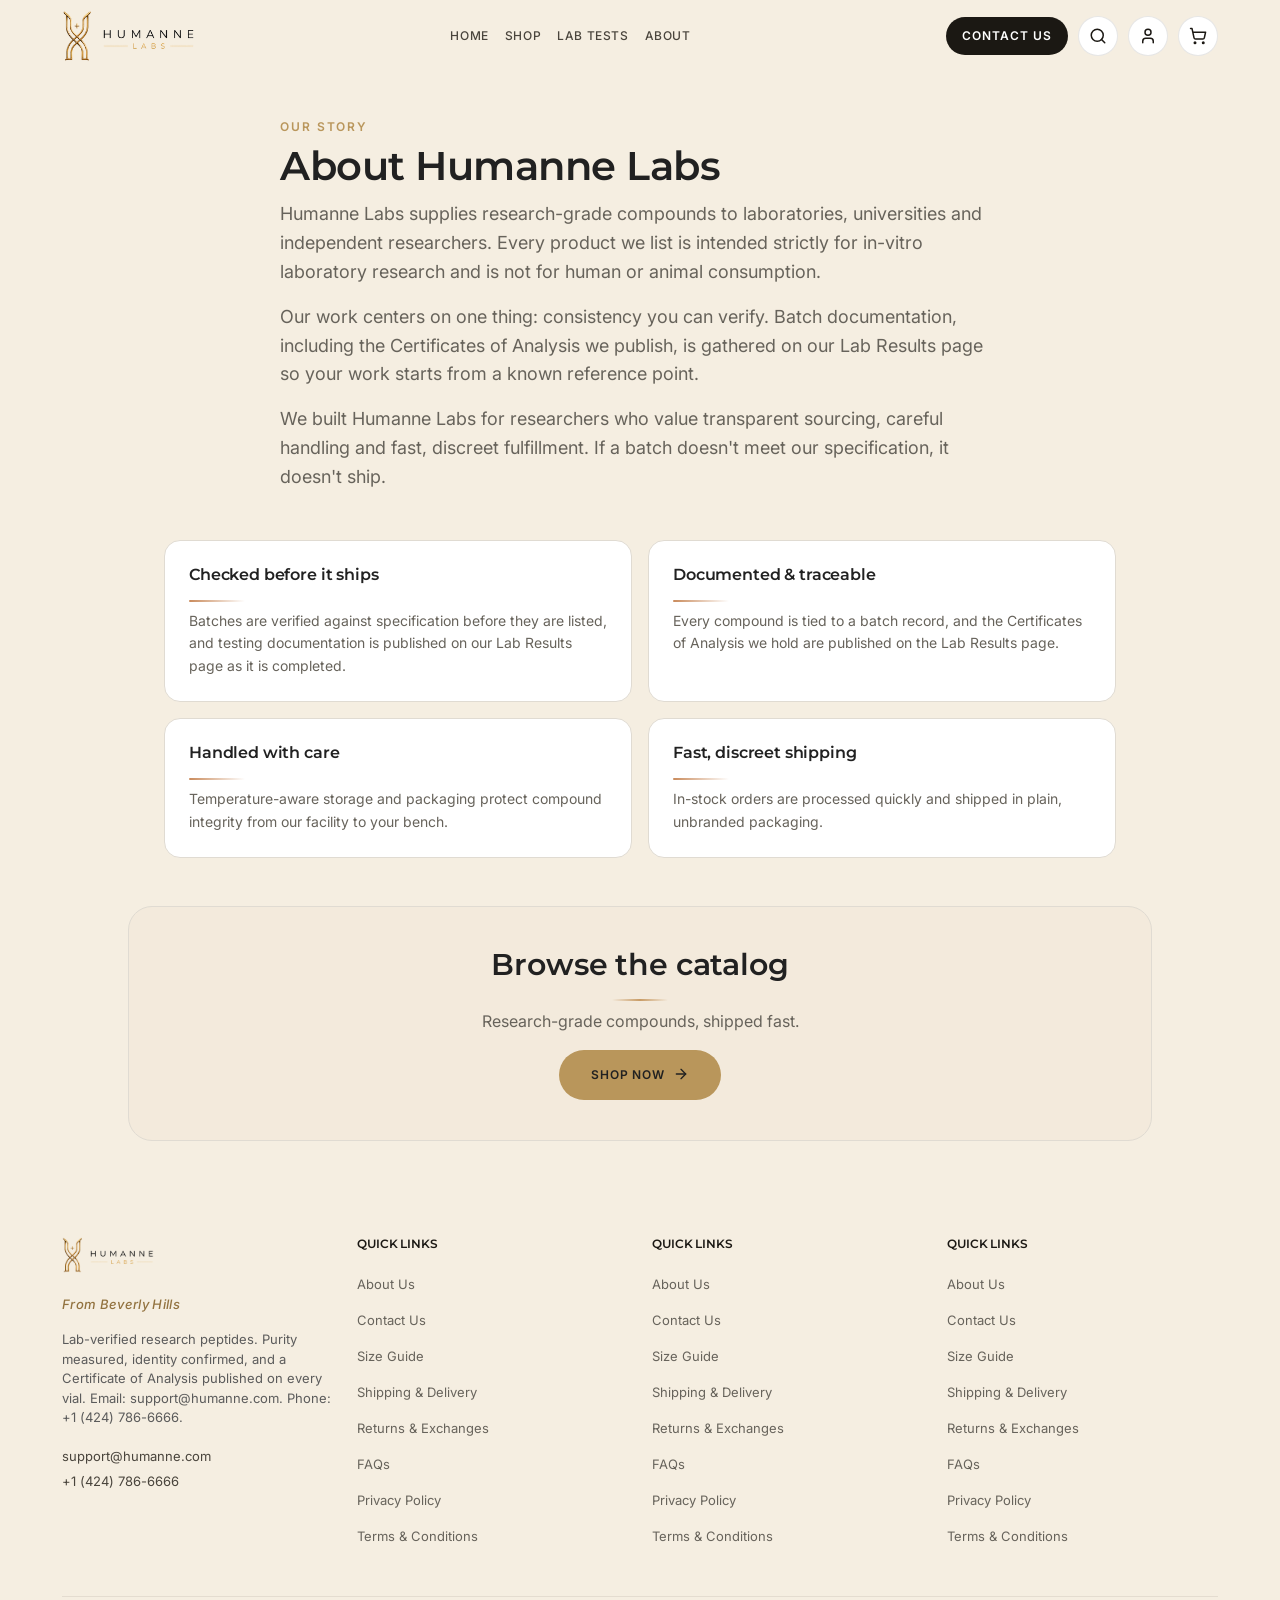
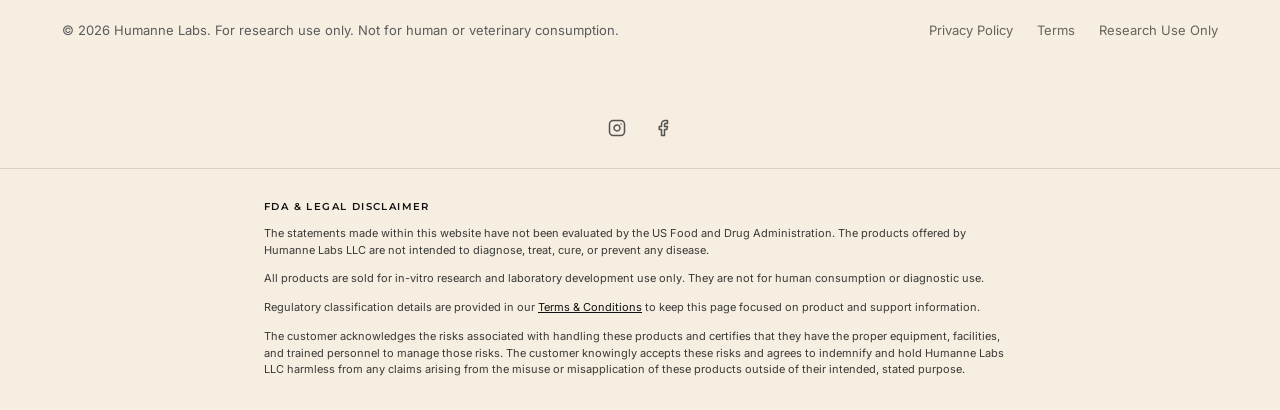
==== commit afc35946: "Add product images, implement single product page, and update shop layout - Added new product images" ====
--- a/about-us.html
+++ b/about-us.html
@@ -25,8 +25,8 @@
     <link rel="stylesheet" href="./assets/css/fancybox.min.css">
     <!-- <link rel="stylesheet" href="https://unpkg.com/lenis@1.1.18/dist/lenis.css"> -->
     <link rel="stylesheet" href="./assets/css/custom.css">
+    <link rel="stylesheet" href="./assets/css/base.css">
     <link rel="stylesheet" href="./assets/css/arpan.css">
-    <link rel="stylesheet" href="./assets/css/base.css">
     <link rel="stylesheet" href="./assets/css/responsive.css">
 </head>
 
@@ -96,7 +96,7 @@
     </div>
 
     <header class="labs__header">
-        <nav class="navbar navbar-expand-sm p-0">
+        <nav class="navbar navbar-expand-lg p-0">
             <div class="container">
                 <a class="navbar-brand p-0 m-0" href="#">
                     <img src="./assets/images/logo.png" alt="Hummane Labs Logo">
@@ -121,46 +121,46 @@
                             <a class="nav-link" href="#">About</a>
                         </li>
                     </ul>
-                    <div class="labs__qa d-flex align-items-center">
-                        <div class="labs__btn-wrap">
-                            <a href="javascript:void(0)" class="labs__btn labs__shine" role="button">Contact us</a>
-                        </div>
-                        <ul class="labs__qa-list d-flex align-items-center">
-                            <li>
-                                <a href="javascript:void(0)" class="labs__qa-link" aria-label="Search">
-                                    <svg xmlns="http://www.w3.org/2000/svg" width="24" height="24" viewBox="0 0 24 24"
-                                        fill="none" stroke="currentColor" stroke-width="2" stroke-linecap="round"
-                                        stroke-linejoin="round" class="lucide lucide-search" aria-hidden="true">
-                                        <circle cx="11" cy="11" r="8"></circle>
-                                        <path d="m21 21-4.3-4.3"></path>
-                                    </svg>
-                                </a>
-                            </li>
-                            <li>
-                                <a href="javascript:void(0)" class="labs__qa-link" aria-label="User Account">
-                                    <svg xmlns="http://www.w3.org/2000/svg" width="24" height="24" viewBox="0 0 24 24"
-                                        fill="none" stroke="currentColor" stroke-width="2" stroke-linecap="round"
-                                        stroke-linejoin="round" class="lucide lucide-user">
-                                        <path d="M19 21v-2a4 4 0 0 0-4-4H9a4 4 0 0 0-4 4v2"></path>
-                                        <circle cx="12" cy="7" r="4"></circle>
-                                    </svg>
-                                </a>
-                            </li>
-                            <li>
-                                <a href="javascript:void(0)" class="labs__qa-link" aria-label="Wishlist">
-                                    <svg xmlns="http://www.w3.org/2000/svg" width="24" height="24" viewBox="0 0 24 24"
-                                        fill="none" stroke="currentColor" stroke-width="2" stroke-linecap="round"
-                                        stroke-linejoin="round" class="lucide lucide-shopping-cart">
-                                        <circle cx="8" cy="21" r="1"></circle>
-                                        <circle cx="19" cy="21" r="1"></circle>
-                                        <path
-                                            d="M2.05 2.05h2l2.66 12.42a2 2 0 0 0 2 1.58h9.78a2 2 0 0 0 1.95-1.57l1.65-7.43H5.12">
-                                        </path>
-                                    </svg>
-                                </a>
-                            </li>
-                        </ul>
-                    </div>
+                </div>
+                <div class="labs__qa d-flex align-items-center">
+                    <div class="labs__btn-wrap">
+                        <a href="javascript:void(0)" class="labs__btn labs__shine" role="button">Contact us</a>
+                    </div>
+                    <ul class="labs__qa-list d-flex align-items-center">
+                        <li>
+                            <a href="javascript:void(0)" class="labs__qa-link" aria-label="Search">
+                                <svg xmlns="http://www.w3.org/2000/svg" width="24" height="24" viewBox="0 0 24 24"
+                                    fill="none" stroke="currentColor" stroke-width="2" stroke-linecap="round"
+                                    stroke-linejoin="round" class="lucide lucide-search" aria-hidden="true">
+                                    <circle cx="11" cy="11" r="8"></circle>
+                                    <path d="m21 21-4.3-4.3"></path>
+                                </svg>
+                            </a>
+                        </li>
+                        <li>
+                            <a href="javascript:void(0)" class="labs__qa-link" aria-label="User Account">
+                                <svg xmlns="http://www.w3.org/2000/svg" width="24" height="24" viewBox="0 0 24 24"
+                                    fill="none" stroke="currentColor" stroke-width="2" stroke-linecap="round"
+                                    stroke-linejoin="round" class="lucide lucide-user">
+                                    <path d="M19 21v-2a4 4 0 0 0-4-4H9a4 4 0 0 0-4 4v2"></path>
+                                    <circle cx="12" cy="7" r="4"></circle>
+                                </svg>
+                            </a>
+                        </li>
+                        <li>
+                            <a href="javascript:void(0)" class="labs__qa-link" aria-label="Wishlist">
+                                <svg xmlns="http://www.w3.org/2000/svg" width="24" height="24" viewBox="0 0 24 24"
+                                    fill="none" stroke="currentColor" stroke-width="2" stroke-linecap="round"
+                                    stroke-linejoin="round" class="lucide lucide-shopping-cart">
+                                    <circle cx="8" cy="21" r="1"></circle>
+                                    <circle cx="19" cy="21" r="1"></circle>
+                                    <path
+                                        d="M2.05 2.05h2l2.66 12.42a2 2 0 0 0 2 1.58h9.78a2 2 0 0 0 1.95-1.57l1.65-7.43H5.12">
+                                    </path>
+                                </svg>
+                            </a>
+                        </li>
+                    </ul>
                 </div>
             </div>
         </nav>
--- a/assets/css/custom.css
+++ b/assets/css/custom.css
@@ -347,6 +347,7 @@
   background-color: var(--clr-theme-white);
   border-radius: 50px;
   width: fit-content;
+  border: none;
 }
 .labs__products-nav .nav-item .nav-link {
   color: rgba(var(--clr-theme-muted));
@@ -678,3 +679,509 @@
 .labs__disclaimer  .labs__content > * + * {
   margin-top: 12px;
 }
+
+
+/* shop page */
+.labs__shop {
+  background-color: rgba(var(--clr-cream-bg), 1);
+}
+.labs__shop .labs__heading p {
+  font-size: 15px;
+  margin-top: .75rem;
+  line-height: 24px;
+  max-width: 86%;
+}
+.labs__shop-top .labs__products-nav {
+  padding: 0;
+  background-color: unset;
+  gap: 0.5rem;
+}
+.labs__shop-top .labs__products-nav .nav-link {
+  border: 1px solid rgba(var(--clr-theme-ink), 0.12);
+  border-radius: 50px;
+  padding-top: .5rem;
+  padding-bottom: .5rem;
+  padding-left: 1rem;
+  padding-right: 1rem;
+}
+.labs__shop-top .labs__products-nav .nav-link.active {
+  background: rgba(var(--clr-theme-ink), 1);
+  color: var(--clr-theme-white) !important;
+}
+.labs__shop-top .labs__products-nav  .nav-link:hover {
+  color: rgba(var(--clr-theme-ink), 1);
+}
+.labs__shop-top .labs__search {
+  flex: 0 0 auto;
+  width: 16rem;
+}
+.labs__products-shop .labs__btn-round {
+  background: rgba(var(--clr-theme-ink), 1);
+}
+.labs__products-shop .labs__btn-round:hover {
+  background: rgba(var(--clr-theme-gold), 1);
+}
+
+/* single product */
+.labs__breadcrumb {
+  font-size: 12px;
+}
+.labs__breadcrumb a {
+  color: rgba(var(--clr-theme-muted), 1);
+}
+.labs__breadcrumb a:hover {
+  color: rgba(var(--clr-theme-gold), 1);
+}
+.labs__breadcrumb .breadcrumb-item.active {
+  color: rgba(var(--clr-theme-ink), 1);
+}
+/* .labs__product-media {
+  background-color: rgba(var(--clr-cream-bg));
+  border: 1px solid rgba(var(--clr-theme-border));
+  border-radius: 1rem;
+} */
+.labs__product-media .labs__img {
+  aspect-ratio: 1;
+}
+.labs__product-media .labs__img img {
+  height: 100%;
+  width: 100%;
+  object-fit: contain;
+  padding: 1rem;
+  filter: drop-shadow(rgba(26,23,18,.20) 0 13px 16px);
+}
+
+/* ranajit css  */
+.labs__product-single-details {
+    padding: 5px 0 0;
+    color: rgba(var(--clr-theme-ink));
+}
+.labs__research-badge {
+    display: inline-flex;
+    align-items: center;
+    gap: 7px;
+    padding: 6px 12px;
+    border: 1px solid rgba(var(--clr-theme-gold-deep),.3);
+    border-radius: 50px;
+    color: rgba(var(--clr-theme-gold), 1);
+    font-size: 10px;
+    font-weight: 600;
+    letter-spacing: 1px;
+    line-height: 1;
+}
+.labs__product-heading {
+    margin-top: 13px;
+}
+
+.labs__product-heading h1 {
+    margin: 0;
+    font-family: var(--ff-primary);
+    font-size: 38px;
+    font-weight: 600;
+    line-height: 1.1;
+    letter-spacing: -0.5px;
+}
+
+.labs__product-heading h1 sup {
+    font-size: 15px;
+    top: -0.45em;
+    position: relative;
+}
+.labs__product-strength {
+    display: inline-block;
+    margin-top: 13px;
+    padding: 5px 10px;
+    border-radius: 30px;
+    background-color: rgba(var(--clr-theme-gold), .1);
+    color: rgba(var(--clr-theme-gold), 1);
+    font-size: 11px;
+    font-weight: 500;
+    letter-spacing: .4px;
+}
+
+.labs__product-description {
+    max-width: 430px;
+    margin-top: 17px;
+}
+
+.labs__product-description p {
+    margin: 0;
+    color: #62606a;
+    font-size: 14px;
+}
+.labs__product-price {
+    display: flex;
+    align-items: baseline;
+    gap: 6px;
+    margin-top: 18px;
+}
+
+.labs__product-price strong {
+    font-size: 26px;
+    font-weight: 600;
+    letter-spacing: -.4px;
+}
+
+.labs__product-price span {
+    font-size: 13px;
+    color: #69645e;
+}
+.labs__product-option {
+    margin-top: 18px;
+}
+
+.labs__product-option label {
+    display: block;
+    margin-bottom: 8px;
+    color: #716b62;
+    font-size: 11px;
+    font-weight: 600;
+    letter-spacing: 1.2px;
+}
+
+.labs__size-options {
+    display: flex;
+    gap: 7px;
+}
+
+.labs__size-btn {
+       padding: 6px 16px;
+    border: 1px solid #ddd4c5;
+    border-radius: 30px;
+    background: transparent;
+    color: #655e56;
+    font-size: 13px;
+    cursor: pointer;
+    transition: all .25s ease;
+}
+
+.labs__size-btn:hover {
+    border-color: #1c1a17;
+}
+
+.labs__size-btn.active {
+    background: #1d1b18;
+    border-color: #1d1b18;
+    color: #fff;
+}
+.labs__product-actions {
+    display: flex;
+    align-items: center;
+    gap: 10px;
+    margin-top: 20px;
+}
+
+.labs__quantity {
+    width: 97px;
+    height: 37px;
+    flex: 0 0 97px;
+    display: flex;
+    align-items: center;
+    justify-content: space-around;
+    border: 1px solid #ded6c9;
+    border-radius: 30px;
+}
+
+.labs__quantity button {
+    width: 28px;
+    height: 28px;
+    padding: 0;
+    border: 0;
+    background: transparent;
+    color: #27231f;
+    font-size: 15px;
+    line-height: 1;
+    cursor: pointer;
+}
+
+.labs__qty-value {
+    min-width: 15px;
+    text-align: center;
+    color: #302c27;
+    font-size: 14px;
+}
+
+.labs__add-cart {
+    height: 37px;
+    flex: 1;
+    display: flex;
+    align-items: center;
+    justify-content: center;
+    gap: 8px;
+    border: 0;
+    border-radius: 30px;
+    background: #1d1b18;
+    color: #fff;
+    font-size: 13px;
+    font-weight: 600;
+    letter-spacing: .7px;
+    cursor: pointer;
+    transition: all .3s ease;
+}
+
+.labs__add-cart:hover {
+    background: #302c27;
+    transform: translateY(-1px);
+}
+
+.labs__cart-icon {
+    font-size: 11px;
+}
+.labs__coa-link {
+    min-height: 53px;
+    display: flex;
+    align-items: center;
+    gap: 8px;
+    margin-top: 10px;
+    padding: 8px 13px;
+    border: 1px solid #ded6c9;
+    border-radius: 30px;
+    color: #29251f;
+    text-decoration: none;
+    transition: all .25s ease;
+}
+
+.labs__coa-link:hover {
+    border-color: #a99b87;
+    color: #29251f;
+}
+
+.labs__coa-icon {
+    flex: 0 0 auto;
+    font-size: 12px;
+}
+
+.labs__coa-text {
+    font-size: 12px;
+}
+
+.labs__product-info {
+    margin-top: 19px;
+    padding: 12px 16px;
+    border-radius: 8px;
+    background: #fff;
+}
+
+.labs__info-item {
+    display: flex;
+    align-items: flex-start;
+    gap: 8px;
+}
+
+.labs__info-item + .labs__info-item {
+    margin-top: 7px;
+}
+
+.labs__info-icon {
+    flex: 0 0 auto;
+    padding-top: 1px;
+    color: #977c4e;
+    font-size: 10px;
+}
+
+.labs__info-item p {
+    margin: 0;
+    color: #68646a;
+    font-size: 13px;
+    line-height: 1.45;
+}
+
+.labs__product-disclaimer {
+    margin-top: 16px;
+}
+.labs__product-disclaimer p {
+    margin: 0;
+    color: #746d64;
+    font-size: 12px;
+    line-height: 1.6;
+}
+
+.labs__product-media {
+    width: 100%;
+}
+
+.labs__product-media .labs__img {
+    width: 100%;
+    height: auto;
+    overflow: hidden;
+    display: flex;
+    align-items: center;
+    justify-content: center;
+    background: #f8f3eb;
+    border: 1px solid #e1d9cc;
+    border-radius: 16px;
+}
+
+.labs__product-media .labs__img img {
+    width: 100%;
+    height: 100%;
+    display: block;
+    object-fit: contain;
+    transition: opacity .25s ease, transform .35s ease;
+}
+.labs__product-thumbs {
+    display: flex;
+    align-items: center;
+    gap: 7px;
+    margin-top: 9px;
+}
+
+.labs__product-thumb {
+    width: 80px;
+    height: 80px;
+    padding: 5px;
+    display: flex;
+    align-items: center;
+    justify-content: center;
+    background: #fff;
+    border: 2px solid #ded6c9;
+    border-radius: 14px;
+    cursor: pointer;
+    transition: .25s ease;
+}
+
+.labs__product-thumb img {
+    width: 100%;
+    height: 100%;
+    display: block;
+    object-fit: contain;
+}
+
+.labs__product-thumb:hover {
+    border-color: #b88743;
+}
+
+.labs__product-thumb.active {
+    border-color: #c08a3d;
+    background: #faf7f1;
+}
+
+.labs__quantity-wrap {
+    margin-top: 16px;
+}
+
+.labs__quantity-title {
+    margin-bottom: 10px;
+    color: #69635b;
+    font-size: 11px;
+    font-weight: 600;
+    letter-spacing: 1.2px;
+}
+.labs__quantity-options {
+    display: grid;
+    grid-template-columns: repeat(4, 1fr);
+    gap: 10px;
+    margin-bottom: 10px;
+}
+
+.labs__quantity-card {
+  position: relative;
+  width: 100%;
+  min-width: 0;
+  padding: 7px 5px 6px;
+  display: flex;
+  flex-direction: column;
+  align-items: center;
+  justify-content: flex-start;
+  background: transparent;
+  border: 1px solid #e0d8cb;
+  border-radius: 11px;
+  opacity: .5;
+  color: #4e4942;
+  cursor: pointer;
+}
+
+.labs__quantity-card:hover {
+    border-color: #b88743;
+    opacity: 1;
+}
+
+.labs__quantity-card.active {
+    border-color: #172d4c;
+    opacity: 1;
+    box-shadow: inset 0 0 0 1px #172d4c;
+}
+.labs__quantity-check {
+    position: absolute;
+    top: 5px;
+    right: 5px;
+    width: 16px;
+    height: 16px;
+    display: none;
+    align-items: center;
+    justify-content: center;
+    border: 1px solid #24211d;
+    border-radius: 50%;
+    font-size: 12px;
+    line-height: 1;
+}
+
+.labs__quantity-card.active .labs__quantity-check {
+    display: flex;
+}
+.labs__quantity-image {
+    width: 48px;
+    height: 49px;
+    display: flex;
+    align-items: center;
+    justify-content: center;
+    margin-bottom: 2px;
+}
+
+.labs__quantity-image img {
+    width: 100%;
+    height: 100%;
+    display: block;
+    object-fit: contain;
+}
+.labs__quantity-image--multiple {
+    width: 70px;
+}
+.labs__quantity-image--five {
+    width: 63px;
+}
+.labs__quantity-image--ten {
+    width: 68px;
+}
+.labs__quantity-name {
+    display: block;
+    color: #3e3933;
+    font-size: 13px;
+    font-weight: 600;
+    line-height: 1.2;
+}
+.labs__quantity-desc {
+    display: block;
+    margin-top: 4px;
+    font-weight: 600;
+    color: #777067;
+    font-size: 12px;
+    line-height: 1.1;
+}
+
+.labs__quantity-price {
+    display: block;
+    margin-top: 5px;
+    color: #5d5750;
+    font-size: 11px;
+    line-height: 1;
+}
+
+
+.browse-catalog-v2 .browse-catalog-wrap h3::after{
+  display: none;
+}
+.browse-catalog-v2 .browse-catalog-wrap p{
+  max-width: 55%;
+  margin: auto;
+  font-size: 14px;
+}
+.labs__quantity-text {
+    margin-top: 8px;
+    display: none;
+}
+
+.labs__quantity-text.show {
+    display: block;
+}
+
--- a/assets/css/base.css
+++ b/assets/css/base.css
@@ -12,6 +12,7 @@
   --clr-theme-gold-soft: 239, 227, 210;
   --clr-verified: 112, 144, 96;
   --clr-verified-bg: 238, 242, 232;
+  --clr-cream-bg: 251, 246, 239;
   --clr-theme-muted: 103, 99, 91;
   --clr-theme-slate: 73, 68, 60;
   --clr-theme-muted-bg: 235, 224, 203;
@@ -148,43 +149,6 @@
   z-index: 0;
   top: 0;
   left: 0;
-}
-
-.poplyn__bgImg {
-  position: absolute;
-  width: 100%;
-  height: 100%;
-  left: 0;
-  top: 0;
-  z-index: -1;
-}
-.poplyn__bgImg img {
-  width: 100%;
-  height: 100%;
-  object-fit: cover;
-  object-position: center;
-  position: relative;
-  z-index: -1;
-}
-
-section[class^="poplyn__"] {
-  position: relative;
-  z-index: 3;
-}
-
-.poplyn__bg-light {
-  background-color: rgba(var(--clr-theme-bg), 1);
-}
-.labs__bg-muted {
-  background-color: rgba(var(--clr-theme-muted-bg), 1);
-}
-.poplyn__bg-purple {
-  background-color: var(--clr-theme-purple);
-}
-
-.poplyn__bg-dark {
-  background-color: var(--clr-theme-dark);
-  color: var(--clr-white);
 }
 
 /*================== COMPONENTS =================*/
@@ -415,10 +379,7 @@
 .form-control::placeholder {
   color: #9ca3af;
 }
-textarea.form-control {
-  min-height: 142px;
-  resize: none;
-}
+
 
 /*================== KEYFRAMES =================*/
 
--- a/assets/css/arpan.css
+++ b/assets/css/arpan.css
@@ -175,7 +175,7 @@
 }
 
 .humanlabs-aboutcard-single h4,
-.humanlabs-contact-form h4,
+.labs__form h4,
 .humanlabs-contact-help-wrap h4 {
     font-family: var(--ff-heading);
     font-size: 16px;
@@ -188,7 +188,7 @@
 }
 
 .humanlabs-aboutcard-single h4::after,
-.humanlabs-contact-form h4::after,
+.labs__form h4::after,
 .humanlabs-contact-help-wrap h4::after {
     content: '';
     position: absolute;
@@ -355,13 +355,13 @@
     font-size: 14px;
 }
 
-.inner-contents-wrap .humanlabs-contact-form {
+.inner-contents-wrap .labs__form {
     padding: 0;
     border: none;
     border-radius: 50px;
 }
 
-.inner-contents-wrap .humanlabs-contact-form input {
+.inner-contents-wrap .labs__form input {
     border-radius: 50px;
     padding-inline: 25px;
 }
@@ -371,7 +371,6 @@
 /* Contact Us Start */
 
 .labs__content p a {
-    font-size: 18px;
     line-height: 1.6;
     color: #67635b;
 }
@@ -394,8 +393,8 @@
     font-size: 12px;
 }
 
-.humanlabs-contact-form .form-control,
-.humanlabs-contact-form .form-select {
+.labs__form .form-control,
+.labs__form .form-select {
     text-transform: unset;
     border: 1px solid #e0dbd2;
     border-radius: 8px;
@@ -405,27 +404,23 @@
     font-size: 15px;
 }
 
-.humanlabs-contact-form .form-select {
+.labs__form .form-select {
     cursor: pointer;
 }
 
 
-.humanlabs-contact-form .form-control::placeholder {
+.labs__form .form-control::placeholder {
     opacity: 0.75;
 }
 
-.humanlabs-contact-form .form-control:focus,
-.humanlabs-contact-form .form-select:focus {
+.labs__form .form-control:focus,
+.labs__form .form-select:focus {
     border-color: #b9965b;
     box-shadow: inherit;
 }
 
-textarea.form-control {
-    resize: none;
-    height: 120px;
-}
-
-.humanlabs-contact-form,
+
+.labs__form,
 .humanlabs-contact-help-wrap {
     padding: 32px;
     background: #fff;
@@ -441,11 +436,11 @@
     border: none;
 }
 
-.humanlabs-contact-form h4 {
+.labs__form h4 {
     font-size: 20px;
 }
 
-.humanlabs-contact-form p {
+.labs__form p {
     font-size: 14px;
 }
 
@@ -456,7 +451,7 @@
     margin-bottom: 8px;
 }
 
-.humanlabs-contact-form form {
+.labs__form form {
     margin-top: 24px;
 }
 
@@ -464,11 +459,11 @@
     font-weight: 400;
 }
 
-.humanlabs-contact-form .row>* {
+.labs__form .row>* {
     padding: 0 8px;
 }
 
-.humanlabs-contact-form .row {
+.labs__form .row {
     margin: 0 -8px;
 }
 
@@ -554,4 +549,180 @@
     color: #1b1813;
 }
 
-/* Contact Us End */+/* Contact Us End */
+
+
+@media (max-width:1899px) {
+
+    /* About Page Start */
+
+
+    /* About Page End */
+
+    /* Lab Result Page Start */
+
+
+    /* Lab Result Page End */
+
+    /* Contact Page Start */
+
+
+    /* Contact Page End */
+
+    /* Privacy Page Start */
+
+
+    /* Privacy Page End */
+
+}
+
+@media (max-width:1599px) {
+
+    /* About Page Start */
+    .py-20 {
+        padding-top: 3rem;
+        padding-bottom: 3rem;
+    }
+
+    /* About Page End */
+
+    /* Lab Result Page Start */
+
+
+    /* Lab Result Page End */
+
+    /* Contact Page Start */
+
+
+    /* Contact Page End */
+
+    /* Privacy Page Start */
+
+
+    /* Privacy Page End */
+}
+
+@media (max-width:1399px) {
+
+    /* About Page Start */
+    .inner-contents-wrap h1 {
+        font-size: 40px;
+        margin-bottom: 10px;
+    }
+
+    .py-16 {
+        padding-top: 3rem;
+        padding-bottom: 3rem;
+    }
+
+    /* About Page End */
+
+    /* Lab Result Page Start */
+
+
+    /* Lab Result Page End */
+
+    /* Contact Page Start */
+
+
+    /* Contact Page End */
+
+    /* Privacy Page Start */
+
+
+    /* Privacy Page End */
+}
+
+@media (max-width:1199px) {
+    /* About Page Start */
+
+    .labs__social {
+        padding-top: 0;
+    }
+
+    /* About Page End */
+
+    /* Lab Result Page Start */
+
+
+    /* Lab Result Page End */
+
+    /* Contact Page Start */
+
+
+    /* Contact Page End */
+
+    /* Privacy Page Start */
+
+
+    /* Privacy Page End */
+}
+
+@media (max-width:991px) {
+    /* About Page Start */
+
+    .inner-contents-wrap .labs__content p {
+        font-size: 16px;
+    }
+
+    /* About Page End */
+
+    /* Lab Result Page Start */
+
+
+    /* Lab Result Page End */
+
+    /* Contact Page Start */
+
+
+    /* Contact Page End */
+
+    /* Privacy Page Start */
+
+
+    /* Privacy Page End */
+}
+
+@media (max-width:767px) {
+    /* About Page Start */
+
+
+    /* About Page End */
+
+    /* Lab Result Page Start */
+
+
+    /* Lab Result Page End */
+
+    /* Contact Page Start */
+
+
+    /* Contact Page End */
+
+    /* Privacy Page Start */
+
+
+    /* Privacy Page End */
+}
+
+@media (max-width:575px) {
+    /* About Page Start */
+
+
+    /* About Page End */
+
+    /* Lab Result Page Start */
+
+
+    /* Lab Result Page End */
+
+    /* Contact Page Start */
+
+
+    /* Contact Page End */
+
+    /* Privacy Page Start */
+
+
+    /* Privacy Page End */
+}
